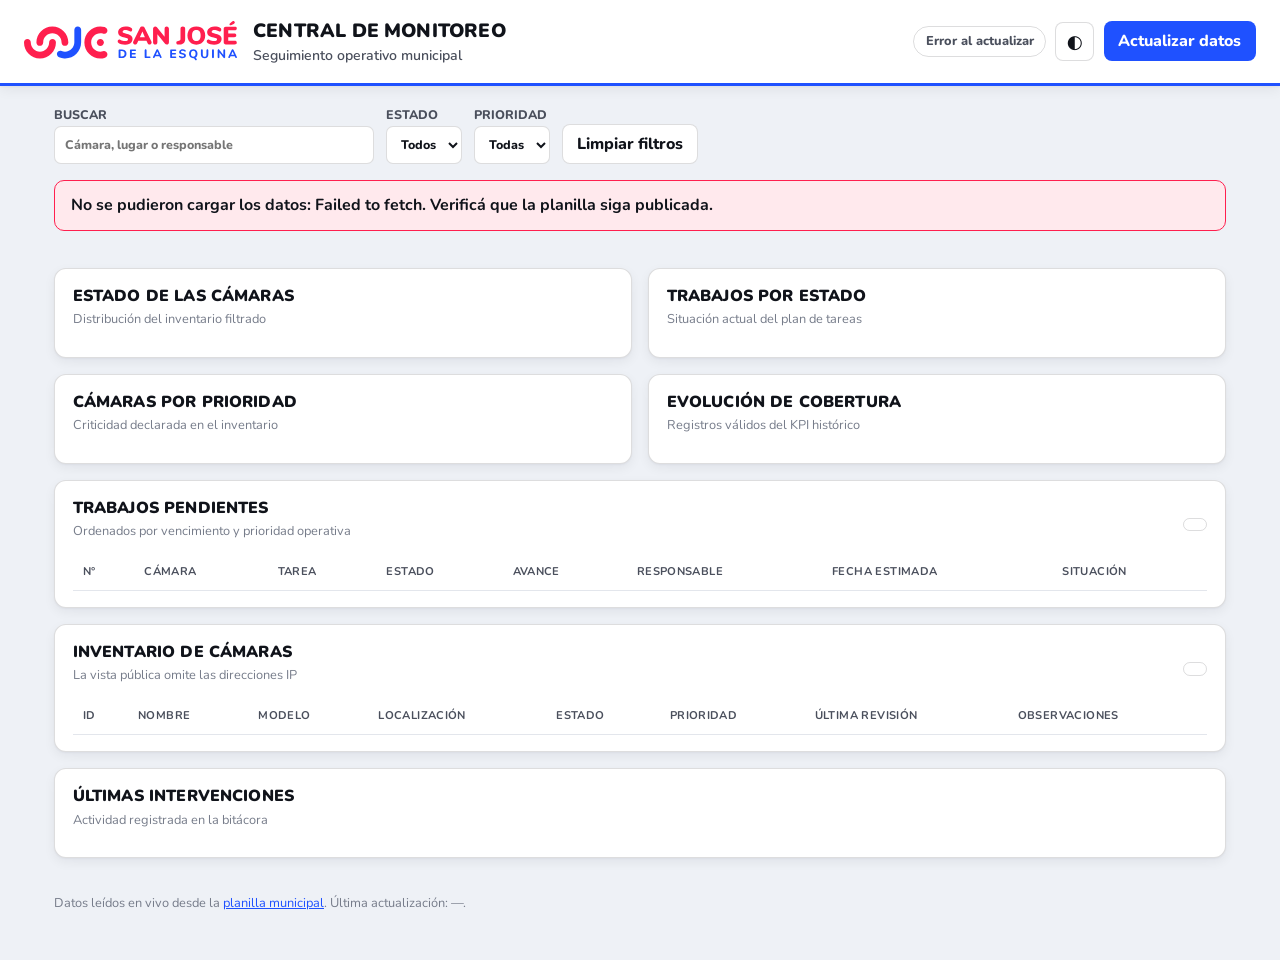
==== index.html @ 4cbb94d1 "Primera versión del tablero de Central de Monitoreo Sitio estático que lee en vivo el inventario de " ====
<!doctype html>
<html lang="es-AR">
<head>
  <meta charset="UTF-8">
  <meta name="viewport" content="width=device-width, initial-scale=1">
  <meta name="description" content="Tablero operativo de la Central de Monitoreo de San José de la Esquina.">
  <title>Central de Monitoreo — San José de la Esquina</title>
  <link rel="preconnect" href="https://fonts.googleapis.com">
  <link rel="preconnect" href="https://fonts.gstatic.com" crossorigin>
  <link href="https://fonts.googleapis.com/css2?family=Nunito:wght@400;600;700;800;900&display=swap" rel="stylesheet">
  <link rel="stylesheet" href="css/styles.css">
</head>
<body>
  <header class="app-header">
    <div class="brand">
      <img src="assets/logo-san-jose-de-la-esquina.svg" alt="Municipalidad de San José de la Esquina">
      <div><h1>Central de Monitoreo</h1><p>Seguimiento operativo municipal</p></div>
    </div>
    <div class="header-actions">
      <span class="status" id="status">Cargando datos…</span>
      <button class="btn icon-btn" id="themeToggle" title="Cambiar tema" aria-label="Cambiar tema">◐</button>
      <button class="btn primary" id="refreshBtn">Actualizar datos</button>
    </div>
  </header>

  <main>
    <section class="toolbar" aria-label="Filtros">
      <label>Buscar <input id="searchFilter" type="search" placeholder="Cámara, lugar o responsable"></label>
      <label>Estado <select id="statusFilter"><option value="all">Todos</option></select></label>
      <label>Prioridad <select id="priorityFilter"><option value="all">Todas</option></select></label>
      <button class="btn" id="clearFilters">Limpiar filtros</button>
    </section>

    <div class="error-banner" id="errorBanner" hidden></div>
    <div class="quality-banner" id="qualityBanner" hidden></div>

    <section class="kpi-grid" id="kpiGrid" aria-label="Indicadores principales"></section>

    <section class="charts-grid">
      <article class="card"><h2>Estado de las cámaras</h2><p class="hint">Distribución del inventario filtrado</p><div id="cameraStatusChart"></div></article>
      <article class="card"><h2>Trabajos por estado</h2><p class="hint">Situación actual del plan de tareas</p><div id="workStatusChart"></div></article>
      <article class="card"><h2>Cámaras por prioridad</h2><p class="hint">Criticidad declarada en el inventario</p><div id="priorityChart"></div></article>
      <article class="card"><h2>Evolución de cobertura</h2><p class="hint">Registros válidos del KPI histórico</p><div id="historyChart"></div></article>
    </section>

    <section class="card panel">
      <div class="section-heading"><div><h2>Trabajos pendientes</h2><p class="hint">Ordenados por vencimiento y prioridad operativa</p></div><span class="count" id="workCount"></span></div>
      <div class="table-scroll"><table><thead><tr><th>N°</th><th>Cámara</th><th>Tarea</th><th>Estado</th><th>Avance</th><th>Responsable</th><th>Fecha estimada</th><th>Situación</th></tr></thead><tbody id="worksBody"></tbody></table></div>
    </section>

    <section class="card panel">
      <div class="section-heading"><div><h2>Inventario de cámaras</h2><p class="hint">La vista pública omite las direcciones IP</p></div><span class="count" id="cameraCount"></span></div>
      <div class="table-scroll"><table><thead><tr><th>ID</th><th>Nombre</th><th>Modelo</th><th>Localización</th><th>Estado</th><th>Prioridad</th><th>Última revisión</th><th>Observaciones</th></tr></thead><tbody id="camerasBody"></tbody></table></div>
    </section>

    <section class="card panel"><h2>Últimas intervenciones</h2><p class="hint">Actividad registrada en la bitácora</p><div id="activityList" class="timeline"></div></section>
  </main>

  <footer>Datos leídos en vivo desde la <a href="https://docs.google.com/spreadsheets/d/e/2PACX-1vQ7MaaihiDPem8QW7PEywjw2OAwXBQS3TJDNLzZXGRiWawU0XR1TVK9oe8mVrXmlw/pubhtml" target="_blank" rel="noopener">planilla municipal</a>. Última actualización: <span id="lastUpdated">—</span>.</footer>
  <script src="js/app.js" defer></script>
</body>
</html>
---- css/styles.css ----
:root{color-scheme:light;--surface:#fff;--page:#eef1f6;--text:#10131a;--secondary:#4a4f5c;--muted:#767c8a;--border:rgba(16,19,26,.14);--grid:#e3e6ec;--blue:#1f51ff;--red:#ff1f4e;--green:#159467;--yellow:#e99a05;--orange:#e66b35;--shadow:0 1px 2px rgba(16,24,40,.04),0 4px 12px rgba(16,24,40,.06)}
:root[data-theme=dark]{color-scheme:dark;--surface:#1c1e24;--page:#0c0d10;--text:#fff;--secondary:#c3c2b7;--muted:#989690;--border:rgba(255,255,255,.14);--grid:#33363f;--blue:#5c7fff;--red:#ff5478;--shadow:0 4px 14px rgba(0,0,0,.35)}
*{box-sizing:border-box}html,body{margin:0;background:var(--page);color:var(--text);font-family:Nunito,system-ui,sans-serif}body{padding-bottom:2rem}button,input,select{font:inherit}a{color:var(--blue)}h1,h2{font-weight:900;text-transform:uppercase;letter-spacing:.01em}.app-header{display:flex;flex-wrap:wrap;justify-content:space-between;align-items:center;gap:1rem;padding:1.1rem 1.5rem;background:var(--surface);border-bottom:3px solid var(--blue);box-shadow:var(--shadow)}.brand{display:flex;align-items:center;gap:1rem}.brand img{width:auto;height:40px}.brand h1{font-size:1.2rem;margin:0}.brand p{font-size:.88rem;color:var(--secondary);font-weight:600;margin:.15rem 0 0}.header-actions{display:flex;align-items:center;gap:.6rem}.status,.count{font-size:.8rem;font-weight:800;color:var(--secondary);border:1px solid var(--border);border-radius:999px;padding:.35rem .7rem}.btn{border:1px solid var(--border);border-radius:8px;padding:.5rem .85rem;background:var(--surface);color:var(--text);cursor:pointer;font-weight:800}.btn:hover{filter:brightness(1.08)}.primary{background:var(--blue);border-color:transparent;color:#fff}.icon-btn{font-size:1.15rem;padding:.38rem .65rem}main{max-width:1220px;margin:auto;padding:1.25rem 1.5rem}.toolbar{display:flex;flex-wrap:wrap;align-items:end;gap:.75rem;margin-bottom:1rem}.toolbar label{display:grid;gap:.2rem;color:var(--secondary);font-size:.78rem;font-weight:800;text-transform:uppercase}.toolbar input,.toolbar select{min-height:38px;padding:.4rem .6rem;color:var(--text);background:var(--surface);border:1px solid var(--border);border-radius:7px}.toolbar input{width:min(320px,75vw)}.error-banner,.quality-banner{border-radius:10px;padding:.85rem 1rem;margin-bottom:1rem;font-weight:700}.error-banner{border:1px solid var(--red);background:color-mix(in srgb,var(--red) 10%,var(--surface))}.quality-banner{border:1px solid var(--yellow);background:color-mix(in srgb,var(--yellow) 10%,var(--surface));color:var(--secondary)}.kpi-grid{display:grid;grid-template-columns:repeat(auto-fit,minmax(165px,1fr));gap:.9rem;margin-bottom:1.3rem}.kpi{background:linear-gradient(155deg,color-mix(in srgb,var(--blue) 9%,var(--surface)),var(--surface) 70%);border:1px solid color-mix(in srgb,var(--blue) 18%,var(--border));border-radius:12px;padding:1rem;box-shadow:var(--shadow)}.kpi strong{display:block;font-size:1.75rem;line-height:1.1}.kpi span{display:block;margin-top:.45rem;color:var(--secondary);font-size:.72rem;font-weight:900;text-transform:uppercase;letter-spacing:.045em}.kpi small{display:block;color:var(--muted);margin-top:.2rem}.charts-grid{display:grid;grid-template-columns:repeat(2,minmax(0,1fr));gap:1rem;margin-bottom:1rem}.card{background:var(--surface);border:1px solid var(--border);border-radius:12px;padding:1rem 1.1rem;box-shadow:var(--shadow)}.card h2{font-size:1rem;margin:0}.hint{color:var(--muted);font-size:.8rem;margin:.2rem 0 .8rem}.panel{margin-top:1rem}.section-heading{display:flex;align-items:center;justify-content:space-between;gap:1rem}.table-scroll{overflow:auto}table{width:100%;border-collapse:collapse;font-size:.83rem}th,td{text-align:left;padding:.7rem .65rem;border-bottom:1px solid var(--grid);vertical-align:middle;white-space:nowrap}th{color:var(--secondary);font-size:.7rem;text-transform:uppercase;letter-spacing:.035em}td.wrap{white-space:normal;min-width:180px}.badge{display:inline-block;border-radius:999px;padding:.25rem .55rem;font-size:.7rem;font-weight:900}.good{background:color-mix(in srgb,var(--green) 15%,var(--surface));color:var(--green)}.warn{background:color-mix(in srgb,var(--yellow) 16%,var(--surface));color:#a06400}.bad{background:color-mix(in srgb,var(--red) 13%,var(--surface));color:var(--red)}.neutral{background:var(--page);color:var(--secondary)}.progress{width:95px;height:8px;border-radius:999px;overflow:hidden;background:var(--grid)}.progress i{display:block;height:100%;background:var(--blue)}.chart-bars{display:grid;gap:.65rem;padding:.35rem 0}.bar-row{display:grid;grid-template-columns:110px 1fr 28px;align-items:center;gap:.6rem;font-size:.8rem}.bar-row span:first-child{overflow:hidden;text-overflow:ellipsis}.bar-track{height:13px;background:var(--grid);border-radius:999px;overflow:hidden}.bar-fill{display:block;height:100%;border-radius:999px;background:var(--blue)}.line-chart{width:100%;height:auto;display:block}.timeline{display:grid;gap:.2rem}.event{display:grid;grid-template-columns:92px 1fr;gap:.75rem;padding:.7rem 0;border-bottom:1px solid var(--grid)}.event time{font-size:.78rem;color:var(--muted);font-weight:800}.event p{margin:0;font-size:.85rem}.event strong{color:var(--secondary)}footer{max-width:1220px;margin:auto;padding:1rem 1.5rem;color:var(--muted);font-size:.8rem}@media(max-width:760px){.charts-grid{grid-template-columns:1fr}.app-header,.header-actions{align-items:flex-start}.status{display:none}main{padding-inline:1rem}.event{grid-template-columns:1fr;gap:.2rem}.bar-row{grid-template-columns:90px 1fr 26px}}
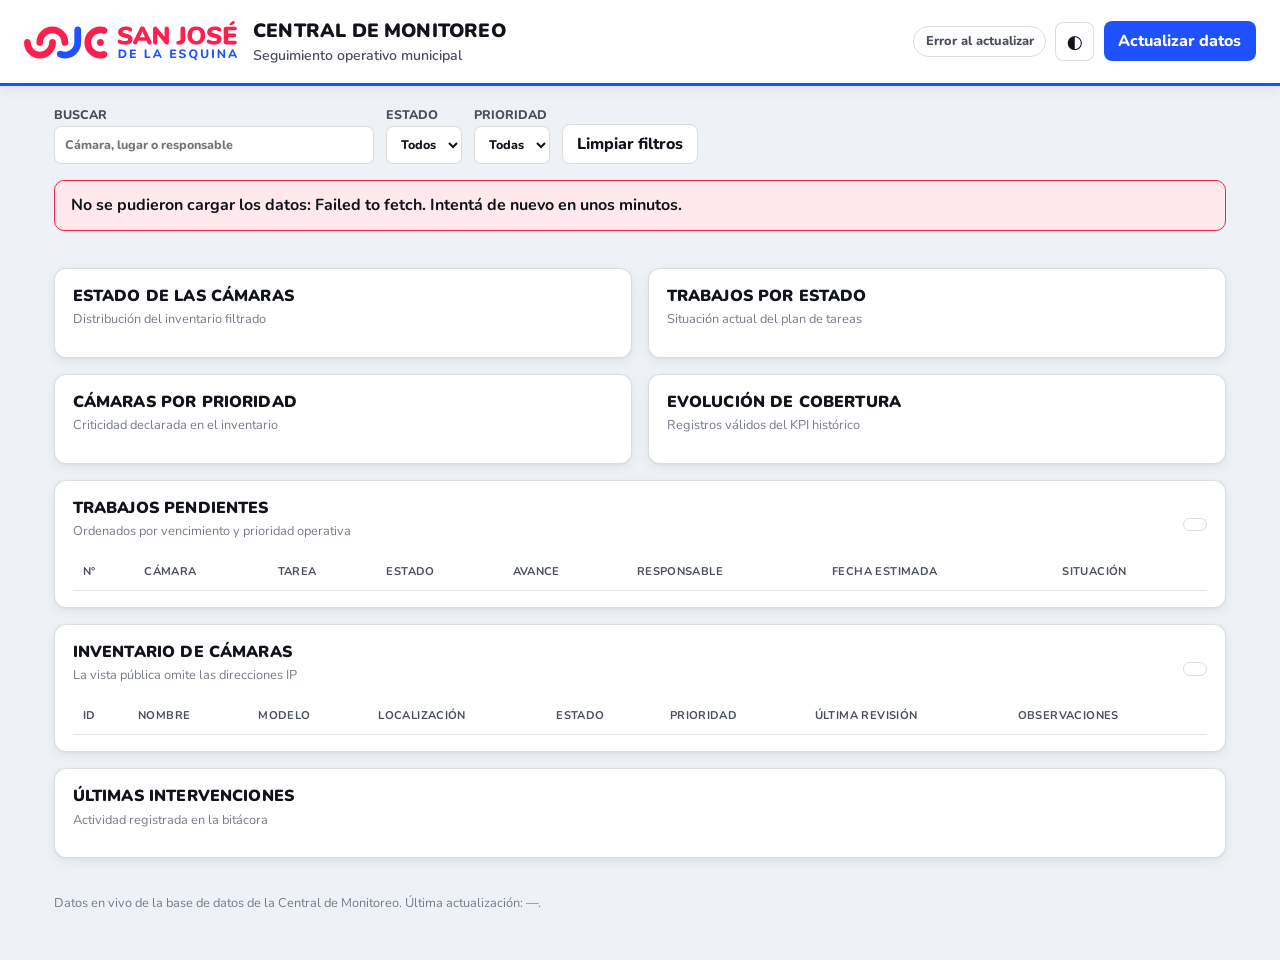
==== commit d7f9968f: "Conecta el sitio público a la base de datos Supabase Reemplaza la lectura de Google Sheets por las v" ====
--- a/index.html
+++ b/index.html
@@ -32,7 +32,6 @@
     </section>
 
     <div class="error-banner" id="errorBanner" hidden></div>
-    <div class="quality-banner" id="qualityBanner" hidden></div>
 
     <section class="kpi-grid" id="kpiGrid" aria-label="Indicadores principales"></section>
 
@@ -56,7 +55,7 @@
     <section class="card panel"><h2>Últimas intervenciones</h2><p class="hint">Actividad registrada en la bitácora</p><div id="activityList" class="timeline"></div></section>
   </main>
 
-  <footer>Datos leídos en vivo desde la <a href="https://docs.google.com/spreadsheets/d/e/2PACX-1vQ7MaaihiDPem8QW7PEywjw2OAwXBQS3TJDNLzZXGRiWawU0XR1TVK9oe8mVrXmlw/pubhtml" target="_blank" rel="noopener">planilla municipal</a>. Última actualización: <span id="lastUpdated">—</span>.</footer>
+  <footer>Datos en vivo de la base de datos de la Central de Monitoreo. Última actualización: <span id="lastUpdated">—</span>.</footer>
   <script src="js/app.js" defer></script>
 </body>
 </html>
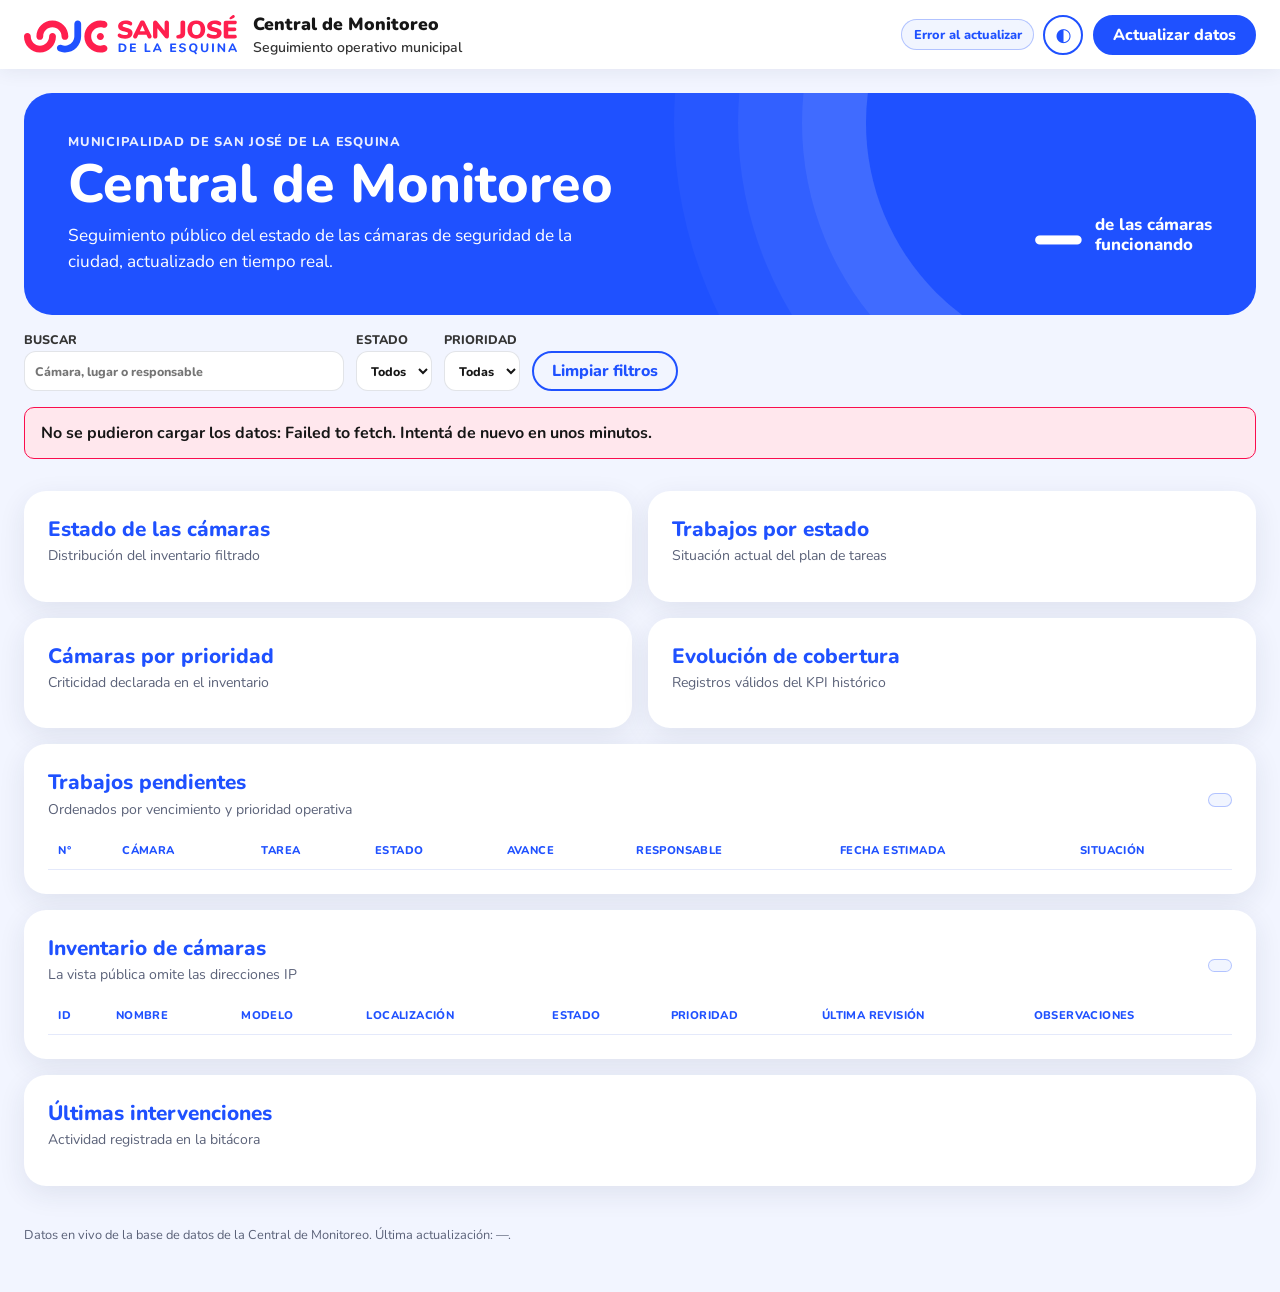
==== commit 484c911a: "Aplica la identidad visual de la Municipalidad al panel y al sitio público Portada azul con cobertur" ====
--- a/index.html
+++ b/index.html
@@ -24,6 +24,14 @@
   </header>
 
   <main>
+    <section class="hero">
+      <div>
+        <p class="eyebrow">Municipalidad de San José de la Esquina</p>
+        <h2 class="hero-title">Central de Monitoreo</h2>
+        <p class="hero-sub">Seguimiento público del estado de las cámaras de seguridad de la ciudad, actualizado en tiempo real.</p>
+      </div>
+      <div class="hero-stat"><strong id="heroPct">–</strong><span>de las cámaras<br>funcionando</span></div>
+    </section>
     <section class="toolbar" aria-label="Filtros">
       <label>Buscar <input id="searchFilter" type="search" placeholder="Cámara, lugar o responsable"></label>
       <label>Estado <select id="statusFilter"><option value="all">Todos</option></select></label>
--- a/css/styles.css
+++ b/css/styles.css
@@ -1,3 +1,50 @@
-:root{color-scheme:light;--surface:#fff;--page:#eef1f6;--text:#10131a;--secondary:#4a4f5c;--muted:#767c8a;--border:rgba(16,19,26,.14);--grid:#e3e6ec;--blue:#1f51ff;--red:#ff1f4e;--green:#159467;--yellow:#e99a05;--orange:#e66b35;--shadow:0 1px 2px rgba(16,24,40,.04),0 4px 12px rgba(16,24,40,.06)}
-:root[data-theme=dark]{color-scheme:dark;--surface:#1c1e24;--page:#0c0d10;--text:#fff;--secondary:#c3c2b7;--muted:#989690;--border:rgba(255,255,255,.14);--grid:#33363f;--blue:#5c7fff;--red:#ff5478;--shadow:0 4px 14px rgba(0,0,0,.35)}
+:root{color-scheme:light;--surface:#fff;--page:#f2f5ff;--text:#161616;--secondary:#343434;--muted:#5b6279;--border:rgba(32,46,81,.13);--grid:#e4e9fb;--blue:#1f51ff;--red:#fa0e4e;--navy:#202e51;--green:#1f51ff;--yellow:#f5a000;--orange:#e66b35;--shadow:0 8px 28px rgba(32,46,81,.09)}
+:root[data-theme=dark]{color-scheme:dark;--surface:#18203a;--page:#0d1222;--text:#f4f6ff;--secondary:#c9cfe6;--muted:#9aa3c2;--border:rgba(255,255,255,.12);--grid:#2a3355;--blue:#6f8cff;--red:#ff5a84;--navy:#26335f;--green:#6f8cff;--shadow:0 8px 28px rgba(0,0,0,.4)}
 *{box-sizing:border-box}html,body{margin:0;background:var(--page);color:var(--text);font-family:Nunito,system-ui,sans-serif}body{padding-bottom:2rem}button,input,select{font:inherit}a{color:var(--blue)}h1,h2{font-weight:900;text-transform:uppercase;letter-spacing:.01em}.app-header{display:flex;flex-wrap:wrap;justify-content:space-between;align-items:center;gap:1rem;padding:1.1rem 1.5rem;background:var(--surface);border-bottom:3px solid var(--blue);box-shadow:var(--shadow)}.brand{display:flex;align-items:center;gap:1rem}.brand img{width:auto;height:40px}.brand h1{font-size:1.2rem;margin:0}.brand p{font-size:.88rem;color:var(--secondary);font-weight:600;margin:.15rem 0 0}.header-actions{display:flex;align-items:center;gap:.6rem}.status,.count{font-size:.8rem;font-weight:800;color:var(--secondary);border:1px solid var(--border);border-radius:999px;padding:.35rem .7rem}.btn{border:1px solid var(--border);border-radius:8px;padding:.5rem .85rem;background:var(--surface);color:var(--text);cursor:pointer;font-weight:800}.btn:hover{filter:brightness(1.08)}.primary{background:var(--blue);border-color:transparent;color:#fff}.icon-btn{font-size:1.15rem;padding:.38rem .65rem}main{max-width:1220px;margin:auto;padding:1.25rem 1.5rem}.toolbar{display:flex;flex-wrap:wrap;align-items:end;gap:.75rem;margin-bottom:1rem}.toolbar label{display:grid;gap:.2rem;color:var(--secondary);font-size:.78rem;font-weight:800;text-transform:uppercase}.toolbar input,.toolbar select{min-height:38px;padding:.4rem .6rem;color:var(--text);background:var(--surface);border:1px solid var(--border);border-radius:7px}.toolbar input{width:min(320px,75vw)}.error-banner,.quality-banner{border-radius:10px;padding:.85rem 1rem;margin-bottom:1rem;font-weight:700}.error-banner{border:1px solid var(--red);background:color-mix(in srgb,var(--red) 10%,var(--surface))}.quality-banner{border:1px solid var(--yellow);background:color-mix(in srgb,var(--yellow) 10%,var(--surface));color:var(--secondary)}.kpi-grid{display:grid;grid-template-columns:repeat(auto-fit,minmax(165px,1fr));gap:.9rem;margin-bottom:1.3rem}.kpi{background:linear-gradient(155deg,color-mix(in srgb,var(--blue) 9%,var(--surface)),var(--surface) 70%);border:1px solid color-mix(in srgb,var(--blue) 18%,var(--border));border-radius:12px;padding:1rem;box-shadow:var(--shadow)}.kpi strong{display:block;font-size:1.75rem;line-height:1.1}.kpi span{display:block;margin-top:.45rem;color:var(--secondary);font-size:.72rem;font-weight:900;text-transform:uppercase;letter-spacing:.045em}.kpi small{display:block;color:var(--muted);margin-top:.2rem}.charts-grid{display:grid;grid-template-columns:repeat(2,minmax(0,1fr));gap:1rem;margin-bottom:1rem}.card{background:var(--surface);border:1px solid var(--border);border-radius:12px;padding:1rem 1.1rem;box-shadow:var(--shadow)}.card h2{font-size:1rem;margin:0}.hint{color:var(--muted);font-size:.8rem;margin:.2rem 0 .8rem}.panel{margin-top:1rem}.section-heading{display:flex;align-items:center;justify-content:space-between;gap:1rem}.table-scroll{overflow:auto}table{width:100%;border-collapse:collapse;font-size:.83rem}th,td{text-align:left;padding:.7rem .65rem;border-bottom:1px solid var(--grid);vertical-align:middle;white-space:nowrap}th{color:var(--secondary);font-size:.7rem;text-transform:uppercase;letter-spacing:.035em}td.wrap{white-space:normal;min-width:180px}.badge{display:inline-block;border-radius:999px;padding:.25rem .55rem;font-size:.7rem;font-weight:900}.good{background:color-mix(in srgb,var(--green) 15%,var(--surface));color:var(--green)}.warn{background:color-mix(in srgb,var(--yellow) 16%,var(--surface));color:#a06400}.bad{background:color-mix(in srgb,var(--red) 13%,var(--surface));color:var(--red)}.neutral{background:var(--page);color:var(--secondary)}.progress{width:95px;height:8px;border-radius:999px;overflow:hidden;background:var(--grid)}.progress i{display:block;height:100%;background:var(--blue)}.chart-bars{display:grid;gap:.65rem;padding:.35rem 0}.bar-row{display:grid;grid-template-columns:110px 1fr 28px;align-items:center;gap:.6rem;font-size:.8rem}.bar-row span:first-child{overflow:hidden;text-overflow:ellipsis}.bar-track{height:13px;background:var(--grid);border-radius:999px;overflow:hidden}.bar-fill{display:block;height:100%;border-radius:999px;background:var(--blue)}.line-chart{width:100%;height:auto;display:block}.timeline{display:grid;gap:.2rem}.event{display:grid;grid-template-columns:92px 1fr;gap:.75rem;padding:.7rem 0;border-bottom:1px solid var(--grid)}.event time{font-size:.78rem;color:var(--muted);font-weight:800}.event p{margin:0;font-size:.85rem}.event strong{color:var(--secondary)}footer{max-width:1220px;margin:auto;padding:1rem 1.5rem;color:var(--muted);font-size:.8rem}@media(max-width:760px){.charts-grid{grid-template-columns:1fr}.app-header,.header-actions{align-items:flex-start}.status{display:none}main{padding-inline:1rem}.event{grid-template-columns:1fr;gap:.2rem}.bar-row{grid-template-columns:90px 1fr 26px}}
+
+/* ===== Identidad visual de la Municipalidad (www.munisje.gob.ar) ===== */
+:root{--brand-blue:#1f51ff;--brand-magenta:#fa0e4e;--brand-navy:#202e51}
+h1,h2,h3{text-transform:none;letter-spacing:0}
+.app-header{border-bottom:0;box-shadow:0 2px 18px rgba(32,46,81,.08);padding:12px 24px}
+.brand h1{font-size:1.1rem;font-weight:900}
+.btn{border-radius:999px;border:2px solid var(--blue);color:var(--blue);background:transparent;min-height:40px;padding:0 18px;font-weight:800}
+.btn:hover{filter:none;background:color-mix(in srgb,var(--blue) 10%,transparent)}
+.btn.primary{background:var(--blue);color:#fff}
+.btn.primary:hover{background:color-mix(in srgb,var(--blue) 86%,#000)}
+.icon-btn{width:40px;padding:0}
+.status,.count{border-color:color-mix(in srgb,var(--blue) 30%,transparent);color:var(--blue);background:color-mix(in srgb,var(--blue) 6%,transparent)}
+main{max-width:1280px;padding:24px;display:flex;flex-direction:column;gap:16px}
+main>*{margin:0!important}
+.card{border:0;border-radius:22px;padding:24px;box-shadow:var(--shadow)}
+.card h2{font-size:1.3rem;font-weight:800;color:var(--blue)}
+.hint{color:var(--muted);font-size:.88rem}
+.toolbar input,.toolbar select{border:1.5px solid var(--border);border-radius:12px;min-height:40px}
+.toolbar{align-items:end;margin:0}
+.kpi-grid{grid-template-columns:repeat(6,minmax(0,1fr));gap:16px;margin:0}
+.kpi{border:0;border-radius:22px;padding:22px;min-height:136px;box-shadow:var(--shadow);background:var(--surface);color:var(--text)}
+.kpi strong{font-size:2.7rem;font-weight:900}
+.kpi span{color:var(--blue);letter-spacing:.03em}
+.kpi small{color:var(--muted)}
+.kpi.k-blue{background:var(--brand-blue);color:#fff}
+.kpi.k-magenta{background:var(--brand-magenta);color:#fff}
+.kpi.k-navy{background:var(--brand-navy);color:#fff}
+.kpi.k-lav{background:color-mix(in srgb,var(--brand-blue) 14%,var(--surface))}
+.kpi.k-blue span,.kpi.k-magenta span,.kpi.k-navy span,.kpi.k-blue small,.kpi.k-magenta small,.kpi.k-navy small{color:rgba(255,255,255,.92)}
+.charts-grid{margin:0}
+th{color:var(--blue);font-weight:800}
+tbody tr:nth-child(even){background:color-mix(in srgb,var(--blue) 4%,transparent)}
+.event time{color:var(--blue)}
+.good{background:color-mix(in srgb,var(--blue) 14%,var(--surface));color:var(--blue)}
+.bad{background:color-mix(in srgb,var(--brand-magenta) 13%,var(--surface));color:var(--brand-magenta)}
+.hero{position:relative;overflow:hidden;display:flex;justify-content:space-between;align-items:flex-end;gap:28px;padding:40px 44px;border-radius:28px;background:var(--brand-blue);color:#fff}
+.hero::before{content:"";position:absolute;right:-90px;top:-210px;width:480px;height:480px;border-radius:50%;box-shadow:0 0 0 64px rgba(255,255,255,.07),0 0 0 128px rgba(255,255,255,.05),0 0 0 192px rgba(255,255,255,.035)}
+.hero>*{position:relative}
+.eyebrow{margin:0;font-weight:800;letter-spacing:.06em;text-transform:uppercase;font-size:.8rem;opacity:.9}
+.hero-title{margin:6px 0 10px;font-size:clamp(2.1rem,4.2vw,3.6rem);line-height:1.04;font-weight:800;color:#fff}
+.hero-sub{margin:0;max-width:560px;font-size:1.08rem;line-height:1.5}
+.hero-stat{display:flex;align-items:center;gap:14px}
+.hero-stat strong{font-size:clamp(3.4rem,7vw,5.6rem);line-height:.9;font-weight:900}
+.hero-stat span{font-weight:800;font-size:1.05rem;line-height:1.2}
+footer{max-width:1280px}
+@media(max-width:1100px){.kpi-grid{grid-template-columns:repeat(3,minmax(0,1fr))}}
+@media(max-width:760px){.kpi-grid{grid-template-columns:repeat(2,minmax(0,1fr))}.hero{padding:28px 22px;flex-direction:column;align-items:flex-start}.kpi strong{font-size:2.2rem}.app-header{padding:10px 14px}}
